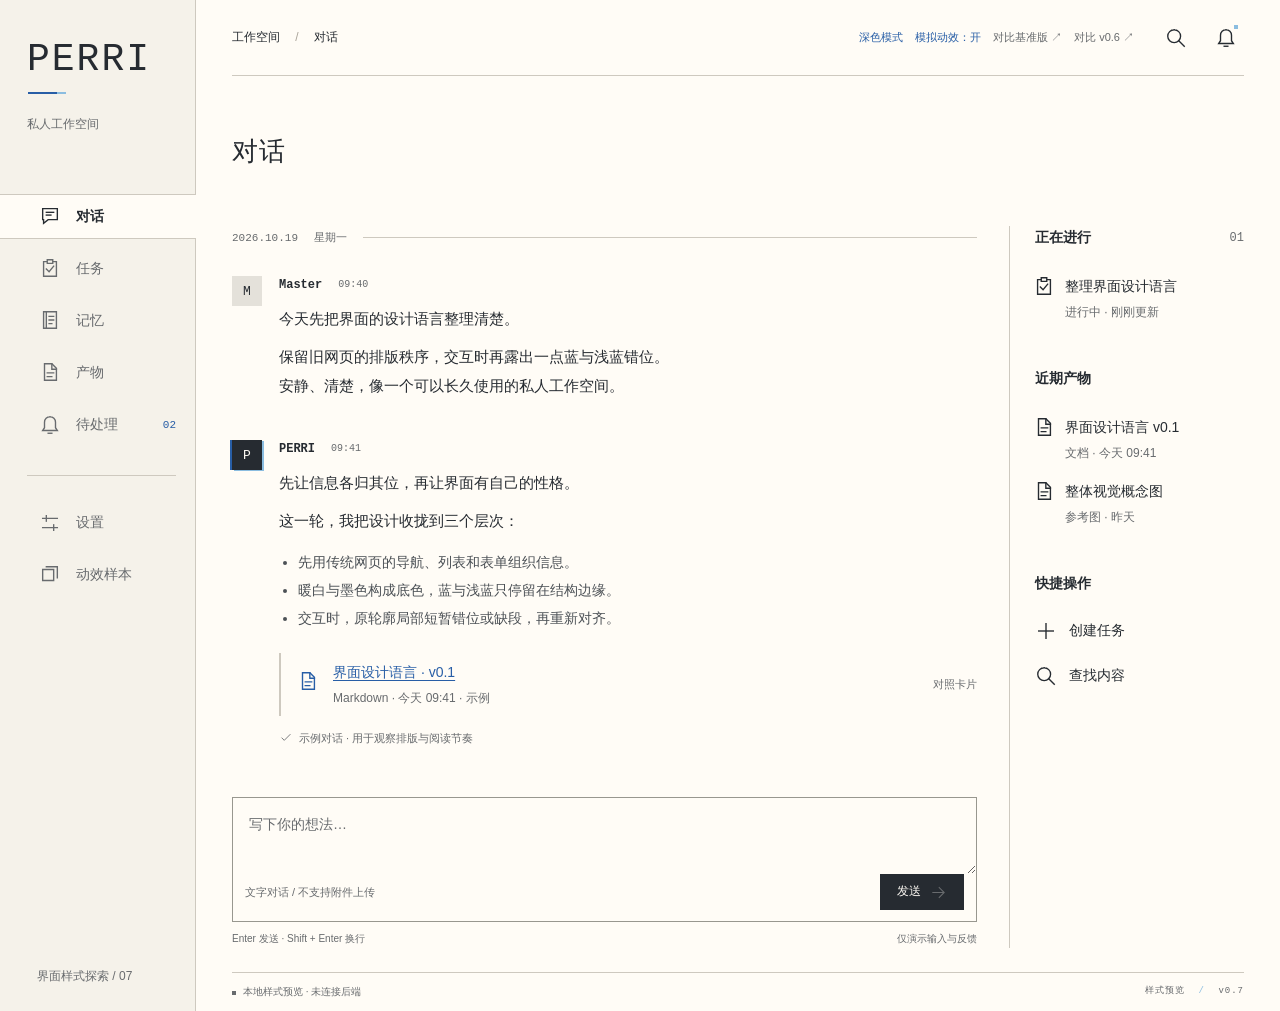
==== index.html @ 0006f398 "Build v0.7 true display faults, connected directory navigation and submit edge feedback" ====
<!doctype html>
<html lang="zh-CN">
  <head>
    <meta charset="UTF-8" />
    <meta name="viewport" content="width=device-width,initial-scale=1" />
    <title>PERRI · 样式探索</title>
    <link rel="stylesheet" href="style.css?v=07r2" />
  </head>
  <body>
    <div class="workspace">
      <aside class="sidebar">
        <a class="brand" href="#conversation"
          >PERRI<span class="register-mark" aria-hidden="true"></span
        ></a>
        <div class="edition">私人工作空间</div>
        <nav aria-label="主导航" id="navigation"></nav>
        <div class="side-bottom">
          <span class="muted">界面样式探索 / 07</span>
        </div>
      </aside>
      <div class="desk">
        <header class="topbar">
          <span id="breadcrumb">工作空间 <span>/</span> 对话</span>
          <div class="top-actions">
            <div class="preview-controls">
              <button
                class="text-button"
                data-action="theme-toggle"
                aria-pressed="false"
              >
                深色模式</button
              ><button
                class="text-button"
                data-action="surface-toggle"
                aria-pressed="true"
              >
                模拟动效：开</button
              ><a href="versions/v0.3/index.html" target="_blank" rel="noopener"
                >对比基准版 ↗</a
              ><a href="versions/v0.6/index.html" target="_blank" rel="noopener"
                >对比 v0.6 ↗</a
              >
            </div>
            <button
              class="icon-button"
              data-action="search"
              aria-label="搜索样式稿"
              title="搜索样式稿 · ⌘ K"
            ></button
            ><button
              class="icon-button"
              data-action="notifications"
              aria-label="通知"
              title="通知"
            >
              <span class="notification-dot"></span>
            </button>
          </div>
        </header>
        <main id="main"></main>
        <footer class="statusbar">
          <span><i></i>本地样式预览 · 未连接后端</span
          ><span>样式预览 <b> / </b> v0.7</span>
        </footer>
      </div>
    </div>
    <dialog id="dialog" aria-labelledby="dialog-title">
      <div class="dialog-head">
        <h2 id="dialog-title"></h2>
        <button class="icon-button" data-action="close" aria-label="关闭">
          ×
        </button>
      </div>
      <div id="dialog-content"></div>
    </dialog>
    <div id="toast" role="status"></div>
    <script src="signal-motion.js?v=07r2"></script>
    <script src="prototype.js?v=07r2"></script>
  </body>
</html>
---- style.css ----
:root {
  --paper: #f5f2ea;
  --surface: #fffcf6;
  --ink: #262b31;
  --muted: #686b6e;
  --line: #cec9bf;
  --blue: #285ea6;
  --light-blue: #8bbde0;
  --red: #b84550;
  --green: #42715a;
  --wash: #eae7df;
  --micro: 68ms;
  --fast: 100ms;
  --standard: 160ms;
  --structure: 280ms;
  --mono: ui-monospace, SFMono-Regular, Consolas, monospace;
}
* {
  box-sizing: border-box;
}
body {
  margin: 0;
  background: var(--paper);
  color: var(--ink);
  font-family:
    -apple-system, BlinkMacSystemFont, "Segoe UI", "PingFang SC", sans-serif;
  font-size: 14px;
  line-height: 1.65;
}
button,
input,
textarea,
select {
  font: inherit;
  color: inherit;
}
button,
a,
input,
textarea,
select {
  -webkit-tap-highlight-color: transparent;
}
button {
  cursor: pointer;
  border: 0;
  background: none;
}
a {
  color: var(--blue);
  text-decoration: none;
}
button:disabled {
  cursor: not-allowed;
  opacity: 0.42;
}
button:focus-visible,
a:focus-visible,
input:focus-visible,
textarea:focus-visible,
select:focus-visible {
  outline: 2px solid var(--blue);
  outline-offset: 4px;
}
button,
a {
  touch-action: manipulation;
}
::selection {
  background: #dce3ec;
}
.workspace {
  min-height: 100dvh;
  display: grid;
  grid-template-columns: 196px minmax(0, 1fr);
}
.sidebar {
  border-right: 1px solid var(--line);
  padding: 39px 20px 24px 27px;
  display: flex;
  flex-direction: column;
  min-height: 100dvh;
}
.brand {
  font: 38px/1.1 var(--mono);
  letter-spacing: 2px;
  color: var(--ink);
  position: relative;
  width: max-content;
}
.register-mark {
  position: absolute;
  height: 2px;
  width: 29px;
  background: var(--blue);
  bottom: -13px;
  left: 1px;
  box-shadow: 9px 0 var(--light-blue);
}
.edition {
  font: 9px/1.9 var(--mono);
  letter-spacing: 1.3px;
  margin: 32px 0 47px;
  color: var(--muted);
}
.edition span {
  font-size: 11px;
  letter-spacing: 3px;
}
nav {
  display: flex;
  flex-direction: column;
  gap: 7px;
}
nav a {
  position: relative;
  color: var(--muted);
  display: flex;
  gap: 15px;
  align-items: center;
  padding: 10px 12px;
  min-height: 43px;
}
nav a.active {
  color: var(--ink);
  background: var(--wash);
  font-weight: 600;
}
nav a.active:before {
  content: "";
  position: absolute;
  left: 0;
  top: 10px;
  bottom: 10px;
  width: 2px;
  background: var(--blue);
  box-shadow: 2px 3px var(--light-blue);
}
nav a .count {
  margin-left: auto;
  font: 11px var(--mono);
  color: var(--blue);
}
.nav-separator {
  height: 1px;
  background: var(--line);
  margin: 21px 12px 17px;
}
.side-bottom {
  margin-top: auto;
  padding: 70px 10px 0;
}
.small-label {
  font: 10px var(--mono);
  letter-spacing: 1.5px;
  color: var(--muted);
}
.side-bottom p {
  font-size: 17px;
  line-height: 1.9;
  letter-spacing: 2px;
  margin: 18px 0 25px;
}
.side-rule {
  width: 27px;
  height: 1px;
  background: var(--muted);
  margin-bottom: 20px;
}
.muted {
  color: var(--muted);
  font-size: 12px;
}
.desk {
  min-width: 0;
  display: flex;
  flex-direction: column;
}
.topbar {
  height: 76px;
  flex-shrink: 0;
  border-bottom: 1px solid var(--line);
  margin: 0 36px;
  display: flex;
  align-items: center;
  justify-content: space-between;
  font-size: 12px;
}
.topbar #breadcrumb > span {
  color: #aaa49a;
  margin: 0 12px;
}
.top-actions {
  display: flex;
  align-items: center;
  gap: 14px;
}
.demo-label {
  font-size: 11px;
  color: var(--muted);
  border: 1px solid var(--line);
  padding: 2px 8px;
  margin-right: 12px;
}
.icon-button {
  width: 36px;
  height: 36px;
  display: inline-flex;
  align-items: center;
  justify-content: center;
  position: relative;
  font-size: 24px;
}
.notification-dot {
  position: absolute;
  width: 4px;
  height: 4px;
  background: var(--light-blue);
  right: 6px;
  top: 5px;
}
.glyph {
  position: relative;
  display: inline-flex;
  width: 22px;
  height: 22px;
  flex-shrink: 0;
  align-items: center;
  justify-content: center;
}
.glyph svg {
  position: relative;
  width: 22px;
  height: 22px;
  fill: none;
  stroke: currentColor;
  stroke-width: 1.5;
  stroke-linecap: square;
  stroke-linejoin: miter;
  z-index: 1;
}
.icon-button:hover {
  background: var(--wash);
}
main {
  flex: 1;
  min-width: 0;
}
.page {
  padding: 36px 36px 24px;
  animation: reveal var(--structure) ease-out;
}
.page-heading {
  display: flex;
  justify-content: space-between;
  align-items: center;
  margin-bottom: 27px;
  gap: 15px;
}
.page-heading h1 {
  font-size: 26px;
  line-height: 1.3;
  font-weight: 550;
  margin: 0 0 8px;
  letter-spacing: 0.5px;
}
.eyebrow {
  font: 10px var(--mono);
  letter-spacing: 1.5px;
  color: var(--muted);
  margin: 0 0 12px;
}
.page-heading p {
  margin: 0;
  color: var(--muted);
  font-size: 13px;
}
.conversation-layout {
  display: grid;
  grid-template-columns: minmax(0, 1fr) 235px;
  gap: 32px;
}
.conversation {
  min-width: 0;
  display: flex;
  flex-direction: column;
  min-height: calc(100dvh - 249px);
}
.conversation-title {
  font: 11px var(--mono);
  color: var(--muted);
  display: flex;
  align-items: center;
  gap: 16px;
  margin: 4px 0 31px;
}
.conversation-title:after {
  content: "";
  flex: 1;
  height: 1px;
  background: var(--line);
}
.message {
  display: grid;
  grid-template-columns: 32px minmax(0, 1fr);
  gap: 15px;
  margin-bottom: 30px;
}
.avatar {
  display: flex;
  align-items: center;
  justify-content: center;
  width: 30px;
  height: 30px;
  background: #e4e1da;
  font: 13px var(--mono);
}
.avatar.assistant {
  background: var(--ink);
  color: var(--surface);
  box-shadow:
    -2px 0 var(--blue),
    2px 1px var(--light-blue);
}
.message-meta {
  display: flex;
  align-items: center;
  gap: 16px;
  margin: 1px 0 11px;
}
.message-meta strong {
  font: 600 12px var(--mono);
}
time,
.mono {
  font-family: var(--mono);
}
time {
  font-size: 10px;
  color: var(--muted);
}
.message p {
  font-size: 15px;
  line-height: 1.9;
  margin: 0 0 10px;
}
.message ul {
  padding-left: 19px;
  line-height: 2;
  color: #4c5156;
  margin: 12px 0 20px;
}
.artifact-strip {
  border: 1px solid var(--line);
  padding: 14px 16px;
  display: flex;
  align-items: center;
  gap: 14px;
  margin: 21px 0 13px;
  background: var(--surface);
}
.artifact-strip .file-icon {
  color: var(--blue);
}
.artifact-strip strong {
  display: block;
  font-weight: 500;
  font-size: 13px;
}
.artifact-strip small {
  color: var(--muted);
  font: 10px var(--mono);
}
.artifact-strip button {
  margin-left: auto;
  flex-shrink: 0;
}
.text-button {
  color: var(--blue);
  font-size: 12px;
  padding: 5px 0;
  position: relative;
}
.text-button:after {
  content: "";
  height: 1px;
  background: var(--blue);
  position: absolute;
  left: 0;
  right: 100%;
  bottom: 2px;
  transition: right var(--standard);
}
.text-button:hover:after {
  right: 0;
}
.message-foot {
  font-size: 11px;
  color: var(--muted);
  display: flex;
  align-items: center;
  gap: 6px;
}
.message-foot .glyph,
.message-foot svg {
  width: 14px;
  height: 14px;
}
.composer {
  margin-top: auto;
  padding-top: 20px;
}
.composer-box {
  position: relative;
  border: 1px solid #98978f;
  background: var(--surface);
  transition:
    box-shadow var(--standard),
    border-color var(--standard);
}
.composer-box:focus-within {
  border-color: var(--blue);
  box-shadow:
    -2px 0 var(--blue),
    2px 0 var(--light-blue);
}
textarea {
  resize: vertical;
}
.composer textarea {
  border: 0;
  background: none;
  width: 100%;
  min-height: 66px;
  max-height: 180px;
  padding: 15px 16px;
  outline: none;
  display: block;
  font-size: 14px;
}
.composer textarea:focus-visible {
  outline: none;
}
.composer-toolbar {
  padding: 0 12px 11px;
  display: flex;
  align-items: center;
  justify-content: space-between;
}
.composer-toolbar span {
  color: var(--muted);
  font-size: 11px;
}
.composer-help {
  display: flex;
  justify-content: space-between;
  margin-top: 9px;
  color: var(--muted);
  font-size: 10px;
}
.button {
  border: 1px solid #92958f;
  min-height: 36px;
  padding: 7px 16px;
  position: relative;
  display: inline-flex;
  gap: 9px;
  align-items: center;
  justify-content: center;
  background: var(--surface);
  font-size: 12px;
  transition: background var(--standard);
}
.button:before,
.button:after {
  content: "";
  position: absolute;
  top: -1px;
  bottom: -1px;
  width: 12px;
  opacity: 0;
  pointer-events: none;
  transition:
    transform var(--standard),
    opacity var(--fast);
}
.button:before {
  left: -1px;
  border-left: 1px solid var(--blue);
  border-bottom: 1px solid var(--blue);
}
.button:after {
  right: -1px;
  border-right: 1px solid var(--light-blue);
  border-top: 1px solid var(--light-blue);
}
.button:not(:disabled):hover:before {
  opacity: 1;
  transform: translateX(-2px);
}
.button:not(:disabled):hover:after {
  opacity: 1;
  transform: translateX(2px);
}
.button:not(:disabled):active:before,
.button:not(:disabled):active:after {
  transform: translateX(0);
  transition-duration: var(--fast);
}
.button.primary {
  background: var(--ink);
  border-color: var(--ink);
  color: var(--surface);
}
.button .glyph,
.button svg {
  width: 17px;
  height: 17px;
}
.button.danger {
  color: var(--red);
  border-color: var(--red);
}
.margin-notes {
  border-left: 1px solid var(--line);
  padding-left: 25px;
}
.note-section {
  margin-bottom: 32px;
}
.section-label {
  display: flex;
  align-items: center;
  justify-content: space-between;
  border-bottom: 1px solid var(--line);
  padding-bottom: 10px;
  margin: 0 0 16px;
  font-size: 12px;
  font-weight: 550;
}
.section-label small {
  color: var(--muted);
  font: 10px var(--mono);
  font-weight: 400;
}
.recent-item {
  display: flex;
  align-items: flex-start;
  gap: 11px;
  padding: 10px 0;
  color: var(--ink);
  width: 100%;
  text-align: left;
}
.recent-item strong {
  display: block;
  font-size: 12px;
  font-weight: 400;
}
.recent-item small {
  display: block;
  color: var(--muted);
  font-size: 10px;
  margin-top: 4px;
}
.recent-item .glyph {
  margin-top: 2px;
  width: 18px;
  height: 18px;
}
.recent-item:hover strong {
  color: var(--blue);
}
.quick-links {
  display: grid;
  grid-template-columns: 1fr 1fr;
  gap: 12px;
}
.quick-links button {
  display: flex;
  align-items: flex-start;
  flex-direction: column;
  gap: 9px;
  font-size: 11px;
  padding: 6px 0;
}
.margin-quote {
  border-top: 1px solid var(--line);
  margin-top: 42px;
  padding-top: 23px;
}
.margin-quote p {
  font-size: 15px;
  line-height: 1.9;
  letter-spacing: 0.5px;
}
.margin-quote small {
  font: 9px/1.7 var(--mono);
  letter-spacing: 1px;
  color: var(--muted);
}
.statusbar {
  display: flex;
  justify-content: space-between;
  border-top: 1px solid var(--line);
  margin: 0 36px;
  padding: 11px 0;
  color: var(--muted);
  font-size: 10px;
  gap: 10px;
}
.statusbar > span:last-child {
  font: 9px var(--mono);
  letter-spacing: 1px;
}
.statusbar b {
  color: var(--light-blue);
  font-weight: 400;
  margin: 0 7px;
}
.statusbar i {
  display: inline-block;
  width: 4px;
  height: 4px;
  margin-right: 7px;
  background: var(--muted);
}
.tabs {
  display: flex;
  gap: 25px;
  border-bottom: 1px solid var(--line);
  margin: 10px 0 26px;
}
.tab {
  padding: 10px 1px;
  color: var(--muted);
  font-size: 13px;
  position: relative;
}
.tab.active {
  color: var(--ink);
  font-weight: 600;
}
.tab.active:after {
  content: "";
  position: absolute;
  height: 2px;
  background: var(--blue);
  bottom: -1px;
  left: 0;
  right: 0;
  box-shadow: 3px 1px var(--light-blue);
}
.table-wrap {
  overflow-x: auto;
}
table {
  border-collapse: collapse;
  width: 100%;
  text-align: left;
}
th {
  font-size: 11px;
  font-weight: 500;
  color: var(--muted);
  padding: 12px 15px;
  border-bottom: 1px solid var(--line);
}
td {
  padding: 21px 15px;
  border-bottom: 1px solid var(--line);
  font-size: 13px;
}
td:first-child,
th:first-child {
  padding-left: 0;
}
td:last-child,
th:last-child {
  text-align: right;
}
td small {
  display: block;
  font-size: 11px;
  color: var(--muted);
  margin-top: 4px;
}
.state {
  font-size: 11px;
  white-space: nowrap;
}
.state:before {
  content: "";
  display: inline-block;
  width: 5px;
  height: 5px;
  background: currentColor;
  margin-right: 7px;
}
.state.running {
  color: var(--blue);
}
.state.done {
  color: var(--green);
}
.state.wait {
  color: #986b32;
}
.state.stopped {
  color: var(--muted);
}
.table-note {
  font-size: 11px;
  color: var(--muted);
  margin-top: 20px;
}
.split-page {
  display: grid;
  grid-template-columns: minmax(0, 1fr) 240px;
  gap: 45px;
}
.record {
  border-bottom: 1px solid var(--line);
  padding: 23px 0;
}
.record:first-child {
  padding-top: 0;
}
.record h3 {
  font-size: 16px;
  font-weight: 500;
  margin: 8px 0;
}
.record p {
  font-size: 14px;
  line-height: 1.9;
  color: #555b60;
  max-width: 670px;
}
.record-meta {
  font: 10px var(--mono);
  color: var(--muted);
}
.record-actions {
  display: flex;
  gap: 20px;
}
.quiet-note {
  font-size: 12px;
  color: var(--muted);
  line-height: 1.9;
  border-top: 1px solid var(--line);
  padding-top: 16px;
}
.setting-row {
  padding: 24px 0;
  border-bottom: 1px solid var(--line);
  display: flex;
  align-items: center;
  justify-content: space-between;
  gap: 20px;
}
.setting-row h3 {
  font-size: 14px;
  font-weight: 500;
  margin: 0 0 5px;
}
.setting-row p {
  font-size: 12px;
  color: var(--muted);
  margin: 0;
}
.segmented {
  display: flex;
  border: 1px solid var(--line);
  padding: 3px;
  flex-shrink: 0;
  gap: 3px;
}
.segmented button {
  font-size: 12px;
  padding: 6px 12px;
}
.segmented button.active {
  background: var(--ink);
  color: var(--surface);
}
.theme-preview {
  display: flex;
  gap: 12px;
  margin-top: 15px;
}
.swatch {
  width: 32px;
  height: 32px;
  border: 1px solid #a9a49c;
}
.section-title {
  font-size: 17px;
  font-weight: 500;
  margin: 30px 0 10px;
}
.motion-grid {
  display: grid;
  grid-template-columns: repeat(3, 1fr);
  border-left: 1px solid var(--line);
  border-top: 1px solid var(--line);
  margin: 25px 0;
}
.motion-cell {
  padding: 24px;
  border-right: 1px solid var(--line);
  border-bottom: 1px solid var(--line);
  min-height: 173px;
}
.motion-cell h3 {
  font-size: 12px;
  font-weight: 500;
  margin: 0 0 24px;
}
.motion-cell p {
  font-size: 11px;
  color: var(--muted);
  margin: 16px 0 0;
}
.motion-cell .button {
  min-width: 116px;
}
.scanning {
  position: relative;
  overflow: hidden;
}
.scanning:after {
  content: "";
  position: absolute;
  bottom: 0;
  left: 0;
  width: 28%;
  height: 2px;
  background: var(--blue);
  animation: scan 1200ms ease-in-out infinite;
}
.success {
  color: var(--green);
  border-color: var(--green);
}
.error {
  color: var(--red);
  border-color: var(--red);
}
.icon-study {
  display: flex;
  flex-wrap: wrap;
  gap: 20px;
  border-bottom: 1px solid var(--line);
  padding: 18px 0 28px;
}
.icon-study button {
  width: 70px;
  display: flex;
  align-items: center;
  flex-direction: column;
  gap: 13px;
  font-size: 11px;
  padding: 10px;
}
.icon-study button:hover {
  background: var(--wash);
}
dialog {
  border: 1px solid #8f928e;
  background: var(--paper);
  color: var(--ink);
  padding: 26px;
  max-width: 620px;
  width: calc(100% - 40px);
  box-shadow: 4px 4px 0 #262b3115;
}
dialog[open] {
  animation: reveal var(--structure) ease-out;
}
dialog::backdrop {
  background: #262b3133;
}
.dialog-head {
  display: flex;
  align-items: center;
  justify-content: space-between;
  border-bottom: 1px solid var(--line);
  padding-bottom: 13px;
  margin-bottom: 22px;
}
.dialog-head h2 {
  font-weight: 500;
  font-size: 19px;
  margin: 0;
}
.dialog-head .icon-button {
  font-size: 23px;
}
.dialog-actions {
  display: flex;
  justify-content: flex-end;
  gap: 12px;
  margin-top: 24px;
}
.field-label {
  display: block;
  font-size: 12px;
  margin-bottom: 8px;
}
.field {
  display: block;
  border: 1px solid #979992;
  background: var(--surface);
  width: 100%;
  padding: 10px 12px;
}
.dialog-description {
  font-size: 12px;
  color: var(--muted);
  line-height: 1.9;
}
.search-result {
  display: flex;
  width: 100%;
  justify-content: space-between;
  padding: 14px 6px;
  border-bottom: 1px solid var(--line);
  text-align: left;
  font-size: 13px;
}
.search-result:hover {
  color: var(--blue);
  background: var(--wash);
}
#toast {
  position: fixed;
  bottom: 38px;
  left: 50%;
  transform: translate(-50%, 10px);
  background: var(--ink);
  color: var(--surface);
  padding: 12px 21px;
  font-size: 12px;
  opacity: 0;
  transition:
    opacity var(--standard),
    transform var(--standard);
  pointer-events: none;
  z-index: 10;
  max-width: 90vw;
}
#toast.visible {
  opacity: 1;
  transform: translate(-50%, 0);
}
.empty {
  padding: 50px 10px;
  color: var(--muted);
  text-align: center;
  font-size: 13px;
}
.notice {
  display: flex;
  gap: 15px;
  padding: 19px 0;
  border-bottom: 1px solid var(--line);
}
.notice h3 {
  margin: 0 0 6px;
  font-size: 14px;
  font-weight: 500;
}
.notice p {
  font-size: 12px;
  color: var(--muted);
  margin: 0;
}
.notice.read {
  opacity: 0.55;
}
.reveal {
  animation: reveal var(--structure) ease-out;
}
.wireframe {
  --paper: #fff;
  --surface: #fff;
  --ink: #222;
  --muted: #666;
  --line: #ccc;
  --blue: #555;
  --light-blue: #aaa;
  --red: #b84550;
  --wash: #f3f3f3;
  --green: #555;
}
.wireframe .glyph:before,
.wireframe .glyph:after {
  display: none;
}
.motion-off *,
.motion-off *:before,
.motion-off *:after {
  animation: none !important;
  transition: none !important;
}
.motion-reduced {
  --micro: 0ms;
  --fast: 0ms;
  --standard: 0ms;
  --structure: 0ms;
}
.motion-reduced .scanning:after {
  animation: none;
}
.motion-reduced .glyph:before,
.motion-reduced .glyph:after,
.motion-reduced .button:before,
.motion-reduced .button:after {
  display: none;
}
@keyframes reveal {
  from {
    opacity: 0.4;
    clip-path: inset(0 0 10% 0);
    transform: translateY(3px);
  }
  to {
    opacity: 1;
    clip-path: inset(0);
    transform: translateY(0);
  }
}
@keyframes scan {
  0% {
    transform: translateX(-110%);
  }
  100% {
    transform: translateX(460%);
  }
}
@media (prefers-reduced-motion: reduce) {
  *,
  *:before,
  *:after {
    animation: none !important;
    transition: none !important;
  }
  .button:before,
  .button:after,
  .glyph:before,
  .glyph:after {
    display: none;
  }
}
@media (min-width: 1600px) {
  .page {
    padding: 42px 55px 30px;
  }
  .topbar,
  .statusbar {
    margin-left: 55px;
    margin-right: 55px;
  }
  .conversation-layout {
    grid-template-columns: minmax(0, 1fr) 270px;
    gap: 50px;
  }
  .message {
    margin-bottom: 38px;
  }
  .conversation {
    min-height: calc(100dvh - 268px);
  }
}
@media (max-width: 1100px) {
  .workspace {
    grid-template-columns: 166px minmax(0, 1fr);
  }
  .sidebar {
    padding-left: 19px;
    padding-right: 16px;
  }
  .conversation-layout {
    grid-template-columns: minmax(0, 1fr) 190px;
    gap: 22px;
  }
  .margin-notes {
    padding-left: 19px;
  }
  .topbar,
  .statusbar {
    margin: 0 25px;
  }
  .page {
    padding: 30px 25px 24px;
  }
  .motion-cell {
    padding: 18px;
  }
  .split-page {
    grid-template-columns: 1fr;
    gap: 25px;
  }
}
@media (max-width: 850px) {
  .conversation-layout {
    grid-template-columns: 1fr;
  }
  .margin-notes {
    display: none;
  }
  .conversation {
    min-height: calc(100dvh - 244px);
  }
  .motion-grid {
    grid-template-columns: repeat(2, 1fr);
  }
  .setting-row {
    align-items: flex-start;
    flex-direction: column;
  }
}
@media (max-width: 600px) {
  .workspace {
    grid-template-columns: 64px minmax(0, 1fr);
  }
  .sidebar {
    padding: 26px 8px;
    align-items: center;
  }
  .brand {
    font-size: 20px;
    letter-spacing: 0;
    writing-mode: vertical-rl;
  }
  .register-mark {
    display: none;
  }
  .edition,
  .side-bottom,
  nav .nav-label,
  nav .count {
    display: none;
  }
  nav {
    margin-top: 32px;
    width: 100%;
  }
  nav a {
    padding: 11px;
    justify-content: center;
  }
  .nav-separator {
    margin: 16px 5px;
  }
  .topbar {
    height: 60px;
    margin: 0 18px;
  }
  .top-actions {
    gap: 3px;
  }
  .demo-label {
    display: none;
  }
  .page {
    padding: 26px 18px 20px;
  }
  .page-heading h1 {
    font-size: 23px;
  }
  .page-heading p {
    font-size: 11px;
  }
  .page-heading > .button {
    padding: 6px 9px;
  }
  .statusbar {
    margin: 0 18px;
  }
  .statusbar > span:last-child {
    display: none;
  }
  .message {
    grid-template-columns: 24px minmax(0, 1fr);
    gap: 11px;
  }
  .avatar {
    width: 24px;
    height: 26px;
  }
  .message p {
    font-size: 14px;
  }
  .artifact-strip {
    padding: 10px;
    gap: 9px;
    flex-wrap: wrap;
  }
  .artifact-strip strong {
    font-size: 11px;
  }
  .composer-toolbar span {
    font-size: 9px;
  }
  .composer-help > span:last-child {
    display: none;
  }
  .conversation {
    min-height: calc(100dvh - 232px);
  }
  .tabs {
    gap: 18px;
  }
  .tab {
    font-size: 12px;
  }
  .motion-grid {
    grid-template-columns: 1fr;
  }
  .motion-cell {
    min-height: 150px;
  }
  .topbar #breadcrumb {
    font-size: 11px;
  }
  td,
  th {
    white-space: nowrap;
  }
  .segmented button {
    padding: 6px 10px;
  }
}

.critical-change {
  border-left: 2px solid var(--red);
  padding: 10px 14px;
  background: #b8455008;
}
.critical-change strong {
  color: var(--red);
  font-size: 12px;
}
.button.critical {
  color: var(--red);
  border-color: var(--red);
}

.motion-intro {
  border-top: 1px solid var(--line);
  border-bottom: 1px solid var(--line);
  padding: 15px 0;
}
.motion-intro p {
  margin: 0 0 4px;
  font-size: 13px;
}
.comparison-grid {
  display: grid;
  grid-template-columns: repeat(3, minmax(0, 1fr));
  gap: 0;
  margin: 26px 0;
}
.comparison-cell {
  padding: 22px;
  border-bottom: 1px solid var(--line);
  border-right: 1px solid var(--line);
}
.comparison-cell:nth-child(3n) {
  border-right: 0;
}
.comparison-title {
  display: flex;
  gap: 12px;
  align-items: center;
}
.comparison-title > span {
  font-size: 10px;
  color: var(--muted);
}
.comparison-title h2 {
  font-size: 14px;
  font-weight: 500;
  margin: 0;
}
.comparison-pair {
  display: grid;
  grid-template-columns: 1fr 1fr;
  margin: 18px 0 14px;
  gap: 12px;
}
.study-trigger {
  min-height: 113px;
  display: flex;
  flex-direction: column;
  align-items: center;
  justify-content: center;
  gap: 26px;
  border: 1px solid transparent;
}
.study-trigger:hover {
  background: var(--surface);
  border-color: var(--line);
}
.study-trigger > .glyph,
.study-trigger svg {
  width: 32px;
  height: 32px;
}
.study-trigger > span:last-child {
  font: 10px var(--mono);
  color: var(--muted);
}
.comparison-cell p {
  font-size: 11px;
  color: var(--muted);
  margin: 0;
}
@keyframes surface-reconstruct {
  0% {
    opacity: 0.6;
    clip-path: polygon(0 0, 100% 0, 100% 16%, 0 16%);
  }
  30% {
    opacity: 0.9;
    clip-path: polygon(0 0, 100% 0, 100% 43%, 0 43%);
  }
  60% {
    opacity: 1;
    clip-path: polygon(0 0, 100% 0, 100% 76%, 0 76%);
  }
  100% {
    opacity: 1;
    clip-path: polygon(0 0, 100% 0, 100% 100%, 0 100%);
  }
}
.page,
dialog[open] {
  animation: surface-reconstruct 420ms cubic-bezier(0.2, 0.7, 0.2, 1);
}
@media (max-width: 1100px) {
  .comparison-grid {
    grid-template-columns: repeat(2, minmax(0, 1fr));
  }
  .comparison-cell:nth-child(3n) {
    border-right: 1px solid var(--line);
  }
  .comparison-cell:nth-child(2n) {
    border-right: 0;
  }
}
@media (max-width: 600px) {
  .comparison-grid {
    grid-template-columns: 1fr;
  }
  .comparison-cell {
    border-right: 0 !important;
    padding: 22px 6px;
  }
  .page-heading {
    flex-wrap: wrap;
  }
}

/* Interaction comes out of existing lines, rows and form boundaries. */
.composer-box:focus-within:after {
  content: "";
  position: absolute;
  top: 0;
  left: 0;
  height: 1px;
  width: 100%;
  background: var(--blue);
  animation: form-resolve 600ms steps(8, end) both;
  pointer-events: none;
}
@keyframes form-resolve {
  0% {
    transform: scaleX(0.1);
    transform-origin: left;
    opacity: 1;
  }
  60% {
    transform: scaleX(1);
    opacity: 1;
  }
  100% {
    opacity: 0;
  }
}
.plain-surface *,
.plain-surface *:before,
.plain-surface *:after {
  animation: none !important;
  transition: none !important;
}
.plain-surface .echo,
.plain-surface .raster-pass {
  display: none;
}

/* 03: original workspace layout + geometry reconstruction. */
.preview-controls {
  display: flex;
  align-items: center;
  gap: 14px;
  margin-right: 10px;
}
.preview-controls .text-button,
.preview-controls a {
  font-size: 11px;
  white-space: nowrap;
}
.preview-controls a {
  color: var(--muted);
}
@media (max-width: 850px) {
  .preview-controls a {
    display: none;
  }
  .preview-controls {
    margin-right: 0;
    gap: 0;
  }
  .top-actions {
    gap: 8px;
  }
}
@media (max-width: 600px) {
  .preview-controls .text-button {
    font-size: 10px;
  }
  .top-actions {
    gap: 2px;
  }
  .topbar #breadcrumb > span {
    margin: 0 5px;
  }
}

/* v0.4: retain v0.3 geometry; give each surface the same reconstruction grammar. */
:root {
  --field: #fffcf6;
  --soft: #e4e1da;
  --body-copy: #4c5156;
  --pressed: #dce3ec;
  --motion-page: 420ms;
  --motion-drawer: 320ms;
  --motion-input: 480ms;
  --motion-button: 320ms;
  color-scheme: light;
}
.page {
  position: relative;
  animation: none;
}
.page.page-enter {
  animation: page-resolve var(--motion-page) ease-out;
}
.page.page-enter:after {
  content: "";
  position: absolute;
  pointer-events: none;
  left: 0;
  top: 20px;
  bottom: 20px;
  width: 2px;
  background: linear-gradient(var(--blue), var(--light-blue));
  animation: page-register var(--motion-page) steps(5, end) both;
  transform-origin: top;
}
@keyframes page-resolve {
  0% {
    opacity: 0.55;
    clip-path: inset(0 0 18%);
  }
  30% {
    opacity: 0.85;
    clip-path: inset(0 0 9%);
  }
  70% {
    opacity: 1;
    clip-path: inset(0 0 2%);
  }
  100% {
    opacity: 1;
    clip-path: inset(0);
  }
}
@keyframes page-register {
  0% {
    transform: scaleY(0.1);
    opacity: 0;
  }
  20% {
    opacity: 0.8;
  }
  75% {
    transform: scaleY(1);
    opacity: 0.5;
  }
  100% {
    transform: scaleY(1);
    opacity: 0;
  }
}
.task-detail-row > td {
  padding: 0 !important;
  border: 0;
  text-align: left !important;
}
.list-drawer {
  display: grid;
  grid-template-rows: 0fr;
  transition: grid-template-rows var(--motion-drawer)
    cubic-bezier(0.2, 0.7, 0.2, 1);
  position: relative;
}
.drawer-clip {
  overflow: hidden;
  min-height: 0;
}
.list-drawer.open {
  grid-template-rows: 1fr;
}
.drawer-content {
  padding: 20px 24px;
  background: var(--surface);
  border-left: 2px solid var(--light-blue);
  border-bottom: 1px solid var(--line);
}
.drawer-content h3 {
  font-size: 14px;
  font-weight: 500;
  margin: 9px 0;
}
.drawer-content p {
  font-size: 13px;
  margin: 8px 0;
  white-space: normal;
}
.list-drawer.open .drawer-content {
  animation: drawer-register var(--motion-drawer) steps(5, end);
}
@keyframes drawer-register {
  0% {
    border-left-color: var(--blue);
    box-shadow: inset 5px 0 var(--light-blue);
  }
  40% {
    box-shadow: inset 1px 0 var(--blue);
  }
  80% {
    box-shadow: inset 3px 0 var(--light-blue);
  }
  100% {
    box-shadow: inset 0 0 transparent;
  }
}
/* Only outlines are reconstructed. Text, caret and IME remain untouched. */
.field:focus,
.composer-box:focus-within {
  animation: field-register var(--motion-input) steps(4, end);
  border-color: var(--blue);
}
@keyframes field-register {
  0% {
    box-shadow:
      -5px 0 var(--light-blue),
      5px 0 var(--blue);
  }
  30% {
    box-shadow:
      3px 0 var(--light-blue),
      -2px 0 var(--blue);
  }
  65% {
    box-shadow:
      -2px 0 var(--blue),
      2px 0 var(--light-blue);
  }
  100% {
    box-shadow: 0 0 0 1px var(--blue);
  }
}
.button:before,
.button:after {
  display: block;
  top: -2px;
  bottom: -2px;
  width: 40%;
  opacity: 0;
  transition:
    opacity 100ms,
    transform 160ms;
  pointer-events: none;
}
.button:before {
  border-left: 1px solid var(--blue);
  border-top: 1px solid var(--blue);
  border-bottom: 0;
  left: -2px;
}
.button:after {
  border-right: 1px solid var(--light-blue);
  border-bottom: 1px solid var(--light-blue);
  border-top: 0;
  right: -2px;
}
.button:not(:disabled):hover:before {
  opacity: 0.85;
  transform: translate(-3px, -1px);
}
.button:not(:disabled):hover:after {
  opacity: 0.85;
  transform: translate(3px, 1px);
}
.button:not(:disabled):active:before,
.button:not(:disabled):active:after {
  opacity: 1;
  transform: translate(0);
}
.button.commit-pulse:before {
  animation: button-register-a var(--motion-button) steps(4, end);
}
.button.commit-pulse:after {
  animation: button-register-b var(--motion-button) steps(4, end);
}
@keyframes button-register-a {
  0% {
    opacity: 1;
    transform: translate(-6px, -2px);
    width: 25%;
  }
  40% {
    transform: translate(2px, 0);
    width: 70%;
  }
  100% {
    opacity: 0;
    transform: translate(0);
    width: 40%;
  }
}
@keyframes button-register-b {
  0% {
    opacity: 1;
    transform: translate(6px, 2px);
    width: 25%;
  }
  40% {
    transform: translate(-2px, 0);
    width: 70%;
  }
  100% {
    opacity: 0;
    transform: translate(0);
    width: 40%;
  }
}
.text-button.commit-pulse {
  animation: link-register 280ms steps(4, end);
}
@keyframes link-register {
  0% {
    box-shadow: 0 2px var(--light-blue);
  }
  50% {
    box-shadow: 0 1px var(--blue);
  }
  100% {
    box-shadow: 0 0 transparent;
  }
}
/* Theme changes colors only. No alternate layout or font sizes. */
html[data-theme="dark"] {
  color-scheme: dark;
  --paper: #1e2227;
  --surface: #252a30;
  --field: #252a30;
  --ink: #e0e4e8;
  --muted: #a1a9b2;
  --line: #444b53;
  --blue: #79acd9;
  --light-blue: #b1d5ec;
  --red: #ed8791;
  --green: #92bfa3;
  --wash: #2c3239;
  --soft: #333b44;
  --body-copy: #c2cad3;
  --pressed: #334b60;
}
body {
  background: var(--paper);
  color: var(--ink);
}
.avatar {
  background: var(--soft);
}
.message ul,
.record p {
  color: var(--body-copy);
}
.field,
.composer-box {
  background: var(--field);
}
::selection {
  background: var(--pressed);
}
html[data-theme="dark"] .avatar.assistant {
  background: #d5dce5;
  color: #20262c;
}
html[data-theme="dark"] .button.primary {
  background: #cfdae5;
  color: #20262c;
  border-color: #cfdae5;
}
html[data-theme="dark"] .button {
  border-color: #7e8996;
}
html[data-theme="dark"] .button.error,
html[data-theme="dark"] .button.critical,
html[data-theme="dark"] .button.danger {
  border-color: var(--red);
  color: var(--red);
}
html[data-theme="dark"] .state.wait {
  color: #d7b57e;
}
html[data-theme="dark"] .critical-change {
  background: #ed87910a;
}
html[data-theme="dark"] .composer-box {
  border-color: #7e8996;
}
html[data-theme="dark"] .field {
  border-color: #7e8996;
}
html[data-theme="dark"] dialog::backdrop {
  background: #0008;
}
html[data-theme="dark"] .segmented button.active {
  background: #cfdae5;
  color: #20262c;
}
html[data-theme="dark"] .success {
  color: var(--green);
}
html[data-theme="dark"] .wireframe {
  --paper: #202327;
  --surface: #25292e;
  --ink: #eee;
  --muted: #b5b5b5;
  --line: #666;
  --blue: #ccc;
  --light-blue: #aaa;
  --wash: #333;
  --body-copy: #ddd;
  --soft: #444;
  --field: #25292e;
}
.preview-controls {
  gap: 12px;
}
.preview-controls .text-button {
  font-size: 11px;
}
@media (max-width: 600px) {
  .preview-controls {
    gap: 8px;
  }
  .preview-controls .text-button {
    font-size: 10px;
  }
  .topbar {
    flex-wrap: wrap;
    height: auto;
    min-height: 76px;
    padding: 8px 0;
    gap: 4px;
  }
  .drawer-content {
    padding: 16px;
  }
}
.motion-off *,
.motion-off *:before,
.motion-off *:after,
.motion-reduced *,
.motion-reduced *:before,
.motion-reduced *:after,
.plain-surface *,
.plain-surface *:before,
.plain-surface *:after {
  animation: none !important;
  transition: none !important;
}
.motion-off .page:after,
.motion-reduced .page:after,
.plain-surface .page:after {
  display: none;
}
.motion-off .button:before,
.motion-off .button:after,
.motion-reduced .button:before,
.motion-reduced .button:after,
.plain-surface .button:before,
.plain-surface .button:after {
  display: none;
}
@media (prefers-reduced-motion: reduce) {
  *,
  *:before,
  *:after {
    animation: none !important;
    transition: none !important;
  }
  .page:after,
  .button:before,
  .button:after {
    display: none;
  }
}
input::placeholder,
textarea::placeholder {
  color: var(--muted);
  opacity: 1;
}

/* Source paths stay fixed; the replacement display may be clipped and displaced. */
.glyph svg {
  overflow: visible;
}
.glyph .icon-body {
  stroke-width: 1.5;
  transform: none;
}
.glyph .part {
  stroke-width: 1.5;
  opacity: 1;
}
.signal-layer,
.signal-fragment {
  pointer-events: none;
}
.signal-fragment {
  opacity: 0;
  fill: none;
  stroke-linecap: butt;
}
:is(button, a):active .glyph {
  color: var(--blue);
}
.static-sample .signal-layer {
  display: none;
}
.sample-options {
  display: flex;
  gap: 18px;
  flex-wrap: wrap;
  margin: 14px 0 8px;
}
.sample-options [aria-pressed="true"] {
  font-weight: 600;
  text-decoration: underline;
  text-underline-offset: 5px;
}
#sample-status {
  font-size: 12px;
  color: var(--muted);
}
.small-icon .glyph,
.small-icon svg {
  width: 16px;
  height: 16px;
}
.section-label {
  border-bottom: 0;
  padding-bottom: 0;
  margin-bottom: 18px;
  font-size: 14px;
  font-weight: 600;
}
.section-label small {
  font-size: 12px;
  letter-spacing: 0;
}
.quiet-note {
  border-top: 0;
  padding-top: 0;
  font-size: 13px;
}
.note-section {
  margin-bottom: 36px;
}
.recent-item {
  padding: 8px 0;
  gap: 12px;
}
.recent-item strong {
  font-size: 14px;
}
.recent-item small {
  font-size: 12px;
  margin-top: 5px;
}
.quick-links {
  display: flex;
  flex-direction: column;
  gap: 10px;
}
.quick-links button {
  flex-direction: row;
  align-items: center;
  gap: 12px;
  font-size: 14px;
  padding: 6px 0;
  text-align: left;
}
.edition {
  font:
    12px/1.9 -apple-system,
    BlinkMacSystemFont,
    "PingFang SC",
    sans-serif;
  letter-spacing: 0;
  margin-top: 32px;
  margin-bottom: 58px;
}
.artifact-strip {
  background: transparent;
  border: 0;
  border-left: 2px solid var(--line);
  padding: 8px 0 8px 16px;
}
.artifact-strip .file-name {
  display: block;
  text-align: left;
  font-size: 14px;
  font-weight: 500;
  padding: 0;
  text-decoration: underline;
  text-underline-offset: 3px;
  margin: 0;
}
.artifact-strip small {
  font:
    12px/1.7 -apple-system,
    BlinkMacSystemFont,
    "PingFang SC",
    sans-serif;
  color: var(--muted);
  display: block;
  margin-top: 4px;
}
.artifact-strip > button {
  font-size: 11px;
  color: var(--muted);
}
.artifact-strip.artifact-card-trial {
  background: var(--surface);
  border: 1px solid var(--line);
  padding: 14px 16px;
}
.page-heading {
  min-height: 87px;
}
.motion-off .signal-layer,
.motion-reduced .signal-layer,
.plain-surface .signal-layer,
.wireframe .signal-layer {
  display: none;
}
@media (prefers-reduced-motion: reduce) {
  .signal-layer {
    display: none;
  }
}
@media (max-width: 600px) {
  .page-heading {
    min-height: 66px;
  }
  .artifact-strip .file-name {
    font-size: 13px;
  }
  .artifact-strip small {
    font-size: 11px;
  }
}

/* v0.7: full-width directory rows connect to the document surface. */
:root {
  --sidebar-paper: var(--paper);
  --document-paper: var(--surface);
}
html[data-theme="dark"] {
  --sidebar-paper: var(--surface);
  --document-paper: var(--paper);
}
.desk {
  background: var(--document-paper);
}
.sidebar {
  --side-left: 27px;
  --side-right: 20px;
  background: var(--sidebar-paper);
}
nav {
  width: calc(100% + var(--side-left) + var(--side-right) + 1px);
  margin-left: calc(-1 * var(--side-left));
  gap: 7px;
}
nav a {
  padding: 10px var(--side-right) 10px calc(var(--side-left) + 12px);
  border: 0;
  border-top: 1px solid transparent;
  border-bottom: 1px solid transparent;
  min-height: 45px;
}
nav a:hover {
  background: var(--wash);
  color: var(--ink);
}
nav a.active {
  background: var(--document-paper);
  border-color: var(--line);
  color: var(--ink);
  z-index: 1;
}
nav a.active::before {
  display: none;
}
/* The row includes the sidebar's 1px border. This cap avoids double edges at fractional zoom. */
nav a.active::after {
  content: "";
  position: absolute;
  top: 1px;
  bottom: 1px;
  right: -1px;
  width: 2px;
  background: var(--document-paper);
  pointer-events: none;
}
nav a:focus-visible {
  outline-offset: -5px;
}
.nav-separator {
  margin-left: var(--side-left);
  margin-right: var(--side-right);
}
.signal-layer {
  pointer-events: none;
}
.signal-layer path {
  vector-effect: none;
}
.boundary-display {
  position: absolute;
  top: -1px;
  left: -1px;
  width: calc(100% + 2px);
  height: calc(100% + 2px);
  overflow: visible;
  color: var(--blue);
  pointer-events: none;
  z-index: 2;
}
nav .boundary-display {
  color: var(--line);
}
.boundary-fault {
  border-color: transparent !important;
}
.composer-box.submitted-focus:focus-within,
.composer-box.submit-fault {
  animation: none;
  box-shadow: none;
}
.composer-box.submitted-focus:focus-within::after {
  display: none;
}
@media (max-width: 1100px) {
  .sidebar {
    --side-left: 19px;
    --side-right: 16px;
  }
}
@media (max-width: 600px) {
  .sidebar {
    --side-left: 8px;
    --side-right: 8px;
  }
  nav {
    align-self: flex-start;
  }
  nav a {
    padding: 11px 8px;
    justify-content: center;
  }
}

nav .boundary-display {
  left: 0;
  width: 100%;
}
nav a.boundary-fault:not(.active)::after {
  content: "";
  position: absolute;
  top: 0;
  bottom: 0;
  right: -1px;
  width: 2px;
  background: var(--sidebar-paper);
  pointer-events: none;
}
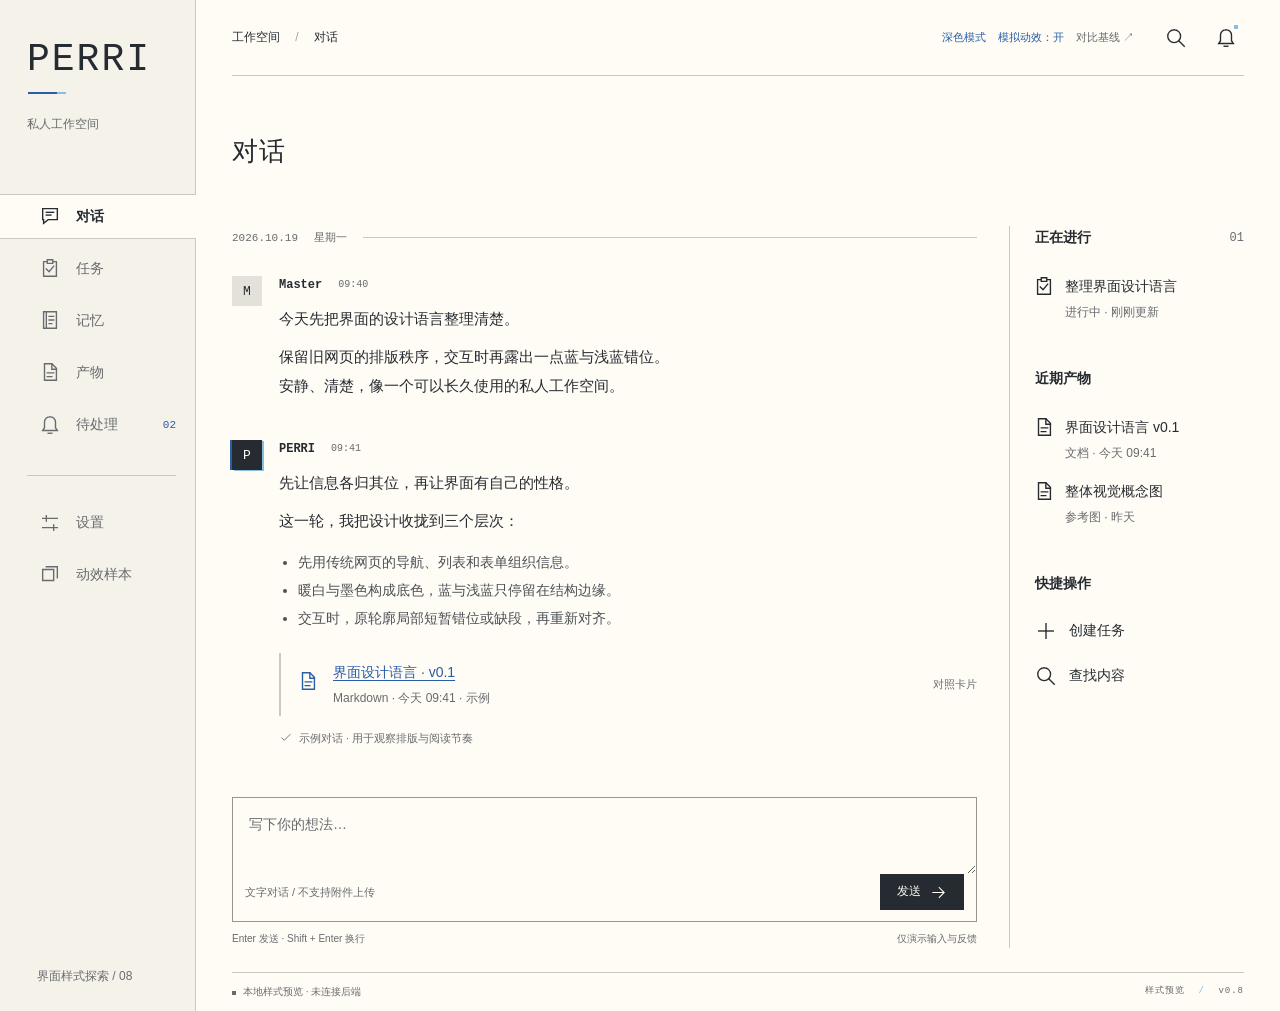
==== commit ad9d002b: "Refine v0.8 two-frame phase feedback and restore send arrow" ====
--- a/index.html
+++ b/index.html
@@ -4,7 +4,7 @@
     <meta charset="UTF-8" />
     <meta name="viewport" content="width=device-width,initial-scale=1" />
     <title>PERRI · 样式探索</title>
-    <link rel="stylesheet" href="style.css?v=07r2" />
+    <link rel="stylesheet" href="style.css?v=08r2" />
   </head>
   <body>
     <div class="workspace">
@@ -15,7 +15,7 @@
         <div class="edition">私人工作空间</div>
         <nav aria-label="主导航" id="navigation"></nav>
         <div class="side-bottom">
-          <span class="muted">界面样式探索 / 07</span>
+          <span class="muted">界面样式探索 / 08</span>
         </div>
       </aside>
       <div class="desk">
@@ -34,11 +34,10 @@
                 data-action="surface-toggle"
                 aria-pressed="true"
               >
-                模拟动效：开</button
-              ><a href="versions/v0.3/index.html" target="_blank" rel="noopener"
-                >对比基准版 ↗</a
-              ><a href="versions/v0.6/index.html" target="_blank" rel="noopener"
-                >对比 v0.6 ↗</a
+                模拟动效：开
+              </button>
+              <a href="versions/v0.7/index.html" target="_blank" rel="noopener"
+                >对比基线 ↗</a
               >
             </div>
             <button
@@ -60,7 +59,7 @@
         <main id="main"></main>
         <footer class="statusbar">
           <span><i></i>本地样式预览 · 未连接后端</span
-          ><span>样式预览 <b> / </b> v0.7</span>
+          ><span>样式预览 <b> / </b> v0.8</span>
         </footer>
       </div>
     </div>
@@ -74,7 +73,7 @@
       <div id="dialog-content"></div>
     </dialog>
     <div id="toast" role="status"></div>
-    <script src="signal-motion.js?v=07r2"></script>
-    <script src="prototype.js?v=07r2"></script>
+    <script src="signal-motion.js?v=08r2"></script>
+    <script src="prototype.js?v=08r2"></script>
   </body>
 </html>
--- a/style.css
+++ b/style.css
@@ -1374,7 +1374,7 @@
   height: 1px;
   width: 100%;
   background: var(--blue);
-  animation: form-resolve 600ms steps(8, end) both;
+  animation: form-resolve 220ms steps(8, end) both;
   pointer-events: none;
 }
 @keyframes form-resolve {
@@ -1447,10 +1447,10 @@
   --soft: #e4e1da;
   --body-copy: #4c5156;
   --pressed: #dce3ec;
-  --motion-page: 420ms;
-  --motion-drawer: 320ms;
-  --motion-input: 480ms;
-  --motion-button: 320ms;
+  --motion-page: 260ms;
+  --motion-drawer: 220ms;
+  --motion-input: 200ms;
+  --motion-button: 180ms;
   color-scheme: light;
 }
 .page {
@@ -2118,3 +2118,61 @@
   background: var(--sidebar-paper);
   pointer-events: none;
 }
+
+/* v0.8: the send surface itself is reconstructed; label and hit target stay put. */
+.send-launch {
+  --send-fill: var(--ink);
+  isolation: isolate;
+  transition: none;
+}
+html[data-theme="dark"] .send-launch {
+  --send-fill: #cfdae5;
+}
+.send-launch::before,
+.send-launch::after {
+  display: none;
+}
+.send-launch.surface-fault {
+  background: transparent !important;
+  border-color: transparent !important;
+}
+.send-launch .send-label,
+.send-launch > .glyph {
+  position: relative;
+  z-index: 2;
+}
+.button .send-surface {
+  position: absolute;
+  top: -1px;
+  left: -1px;
+  width: calc(100% + 2px);
+  height: calc(100% + 2px);
+  color: var(--send-fill);
+  overflow: visible;
+  pointer-events: none;
+  z-index: 1;
+}
+.send-launch .part {
+  transform-box: view-box;
+  transform-origin: 12px 12px;
+}
+.send-launch.study-trigger {
+  display: inline-flex;
+  flex-direction: row;
+  min-height: 36px;
+  padding: 7px 16px;
+  gap: 9px;
+}
+.send-launch.study-trigger > .glyph,
+.send-launch.study-trigger .glyph svg {
+  width: 17px;
+  height: 17px;
+  color: inherit;
+}
+.send-launch .send-label,
+.send-launch > .glyph {
+  color: inherit;
+}
+.send-launch .send-label {
+  font: inherit;
+}
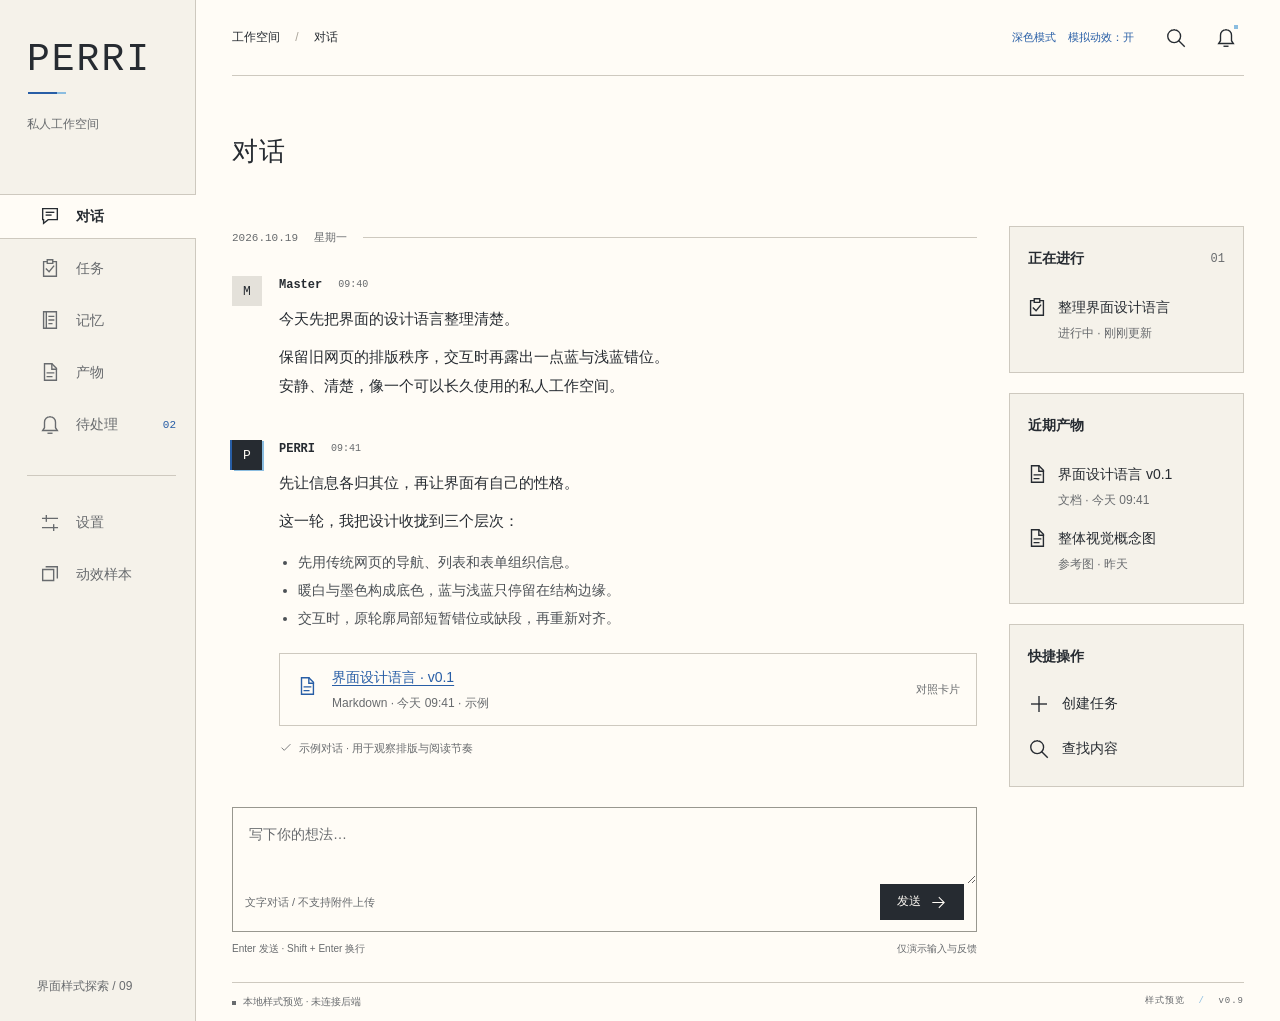
==== commit 5491ff2f: "Explore three-frame phase motion and boxed activity modules" ====
--- a/index.html
+++ b/index.html
@@ -4,7 +4,7 @@
     <meta charset="UTF-8" />
     <meta name="viewport" content="width=device-width,initial-scale=1" />
     <title>PERRI · 样式探索</title>
-    <link rel="stylesheet" href="style.css?v=08r2" />
+    <link rel="stylesheet" href="style.css?v=09r1" />
   </head>
   <body>
     <div class="workspace">
@@ -15,7 +15,7 @@
         <div class="edition">私人工作空间</div>
         <nav aria-label="主导航" id="navigation"></nav>
         <div class="side-bottom">
-          <span class="muted">界面样式探索 / 08</span>
+          <span class="muted">界面样式探索 / 09</span>
         </div>
       </aside>
       <div class="desk">
@@ -36,9 +36,6 @@
               >
                 模拟动效：开
               </button>
-              <a href="versions/v0.7/index.html" target="_blank" rel="noopener"
-                >对比基线 ↗</a
-              >
             </div>
             <button
               class="icon-button"
@@ -59,7 +56,7 @@
         <main id="main"></main>
         <footer class="statusbar">
           <span><i></i>本地样式预览 · 未连接后端</span
-          ><span>样式预览 <b> / </b> v0.8</span>
+          ><span>样式预览 <b> / </b> v0.9</span>
         </footer>
       </div>
     </div>
@@ -73,7 +70,7 @@
       <div id="dialog-content"></div>
     </dialog>
     <div id="toast" role="status"></div>
-    <script src="signal-motion.js?v=08r2"></script>
-    <script src="prototype.js?v=08r2"></script>
+    <script src="signal-motion.js?v=09r1"></script>
+    <script src="prototype.js?v=09r1"></script>
   </body>
 </html>
--- a/style.css
+++ b/style.css
@@ -2176,3 +2176,43 @@
 .send-launch .send-label {
   font: inherit;
 }
+
+/* v0.9: every vertical rule belongs to a complete module boundary. */
+.margin-notes {
+  border: 0;
+  padding: 0;
+}
+.note-section,
+.split-page > aside {
+  border: 1px solid var(--line);
+  background: var(--sidebar-paper);
+  padding: 20px 18px;
+  align-self: start;
+}
+.note-section {
+  margin-bottom: 20px;
+}
+.note-section:last-child {
+  margin-bottom: 0;
+}
+.artifact-strip {
+  border: 1px solid var(--line);
+  padding: 12px 16px;
+}
+.comparison-grid {
+  border-top: 1px solid var(--line);
+  border-left: 1px solid var(--line);
+}
+.comparison-grid .comparison-cell {
+  border-right: 1px solid var(--line);
+}
+@media (max-width: 850px) {
+  .margin-notes {
+    display: grid;
+    grid-template-columns: repeat(auto-fit, minmax(180px, 1fr));
+    gap: 16px;
+  }
+  .note-section {
+    margin: 0;
+  }
+}
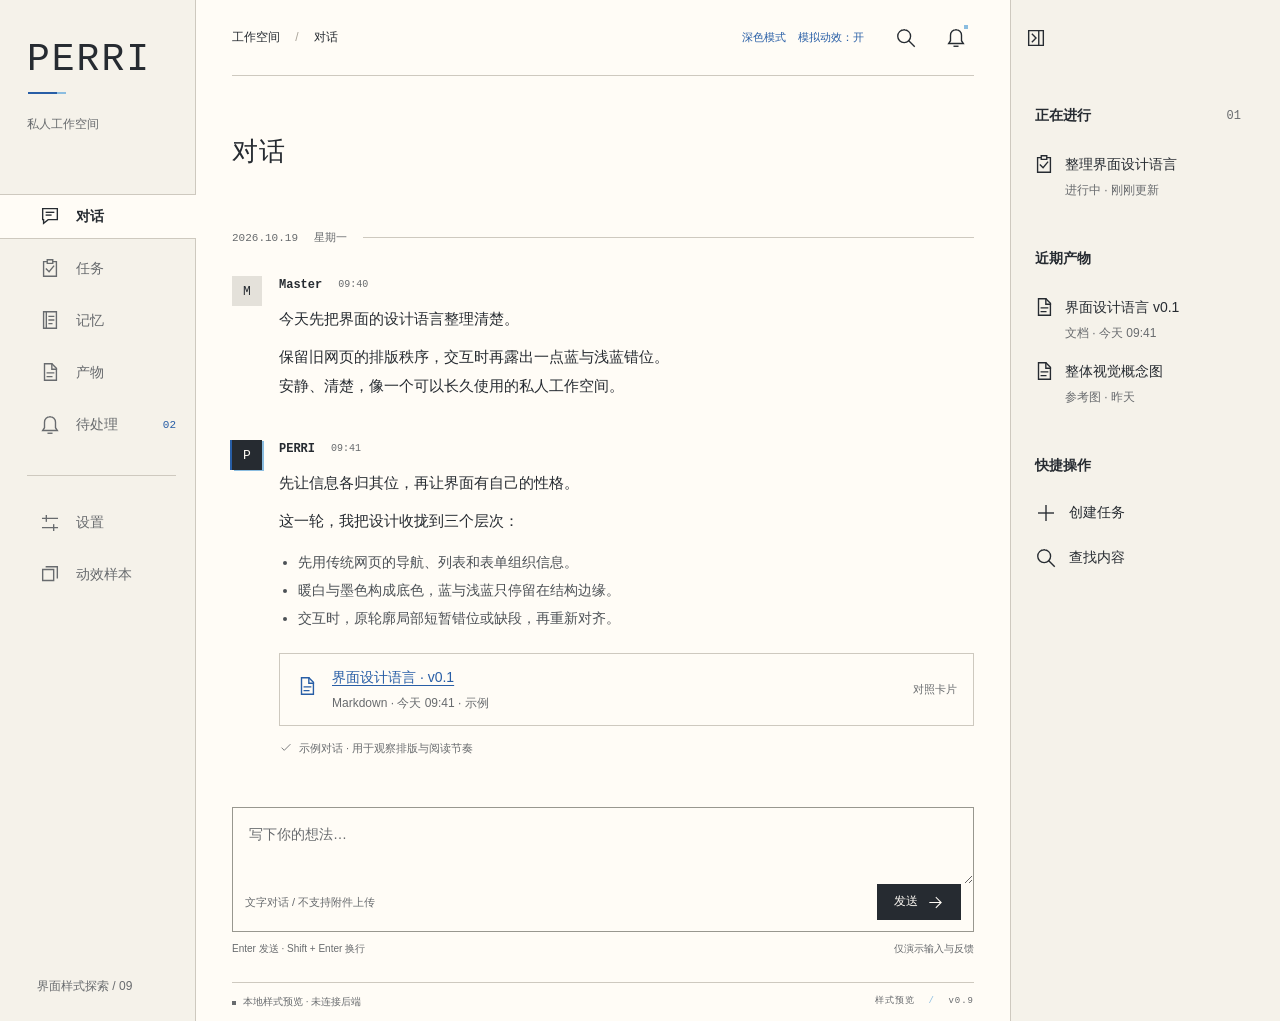
==== commit 65fcd595: "Unify activity groups into collapsible full-height rail" ====
--- a/index.html
+++ b/index.html
@@ -4,7 +4,7 @@
     <meta charset="UTF-8" />
     <meta name="viewport" content="width=device-width,initial-scale=1" />
     <title>PERRI · 样式探索</title>
-    <link rel="stylesheet" href="style.css?v=09r1" />
+    <link rel="stylesheet" href="style.css?v=09r2" />
   </head>
   <body>
     <div class="workspace">
@@ -59,6 +59,21 @@
           ><span>样式预览 <b> / </b> v0.9</span>
         </footer>
       </div>
+      <aside id="activity-rail" aria-label="当前活动" hidden>
+        <div class="activity-inner">
+          <header class="activity-header">
+            <button
+              id="activity-toggle"
+              class="icon-button"
+              data-action="activity-toggle"
+              aria-controls="activity-content"
+              aria-expanded="true"
+              aria-label="收起活动栏"
+            ></button>
+          </header>
+          <div id="activity-content"></div>
+        </div>
+      </aside>
     </div>
     <dialog id="dialog" aria-labelledby="dialog-title">
       <div class="dialog-head">
@@ -70,7 +85,7 @@
       <div id="dialog-content"></div>
     </dialog>
     <div id="toast" role="status"></div>
-    <script src="signal-motion.js?v=09r1"></script>
-    <script src="prototype.js?v=09r1"></script>
+    <script src="signal-motion.js?v=09r2"></script>
+    <script src="prototype.js?v=09r2"></script>
   </body>
 </html>
--- a/style.css
+++ b/style.css
@@ -2216,3 +2216,90 @@
     margin: 0;
   }
 }
+
+/* Accepted three-frame baseline: one continuous activity rail. */
+.workspace.has-activity {
+  grid-template-columns: 196px minmax(0, 1fr) 270px;
+}
+.workspace.has-activity.activity-collapsed {
+  grid-template-columns: 196px minmax(0, 1fr) 48px;
+}
+#activity-rail {
+  min-width: 0;
+  border-left: 1px solid var(--line);
+  background: var(--sidebar-paper);
+  align-self: stretch;
+}
+#activity-rail[hidden],
+#activity-content[hidden] {
+  display: none;
+}
+.activity-inner {
+  position: sticky;
+  top: 0;
+  height: 100dvh;
+  overflow-y: auto;
+  scrollbar-gutter: stable;
+}
+.activity-header {
+  height: 76px;
+  display: flex;
+  align-items: center;
+  padding-left: 8px;
+}
+#activity-toggle {
+  flex: 0 0 32px;
+}
+#activity-content {
+  padding: 28px 24px;
+}
+#activity-rail .note-section {
+  border: 0;
+  background: transparent;
+  padding: 0;
+  margin: 0 0 38px;
+}
+.conversation-layout {
+  grid-template-columns: minmax(0, 1fr);
+}
+@media (max-width: 1100px) {
+  .workspace.has-activity {
+    grid-template-columns: 166px minmax(0, 1fr) 230px;
+  }
+  .workspace.has-activity.activity-collapsed {
+    grid-template-columns: 166px minmax(0, 1fr) 48px;
+  }
+  #activity-content {
+    padding: 24px 18px;
+  }
+}
+@media (max-width: 850px) {
+  .workspace.has-activity,
+  .workspace.has-activity.activity-collapsed {
+    grid-template-columns: 166px minmax(0, 1fr) 48px;
+  }
+  #activity-rail {
+    position: relative;
+    z-index: 5;
+  }
+  .has-activity:not(.activity-collapsed) .activity-inner {
+    position: fixed;
+    right: 0;
+    width: min(270px, calc(100vw - 64px));
+    border-left: 1px solid var(--line);
+    background: var(--sidebar-paper);
+  }
+}
+@media (max-width: 600px) {
+  .workspace.has-activity,
+  .workspace.has-activity.activity-collapsed {
+    grid-template-columns: 64px minmax(0, 1fr) 48px;
+  }
+}
+.activity-inner {
+  overflow-x: hidden;
+}
+.activity-collapsed .activity-inner {
+  overflow: hidden;
+  scrollbar-gutter: auto;
+}
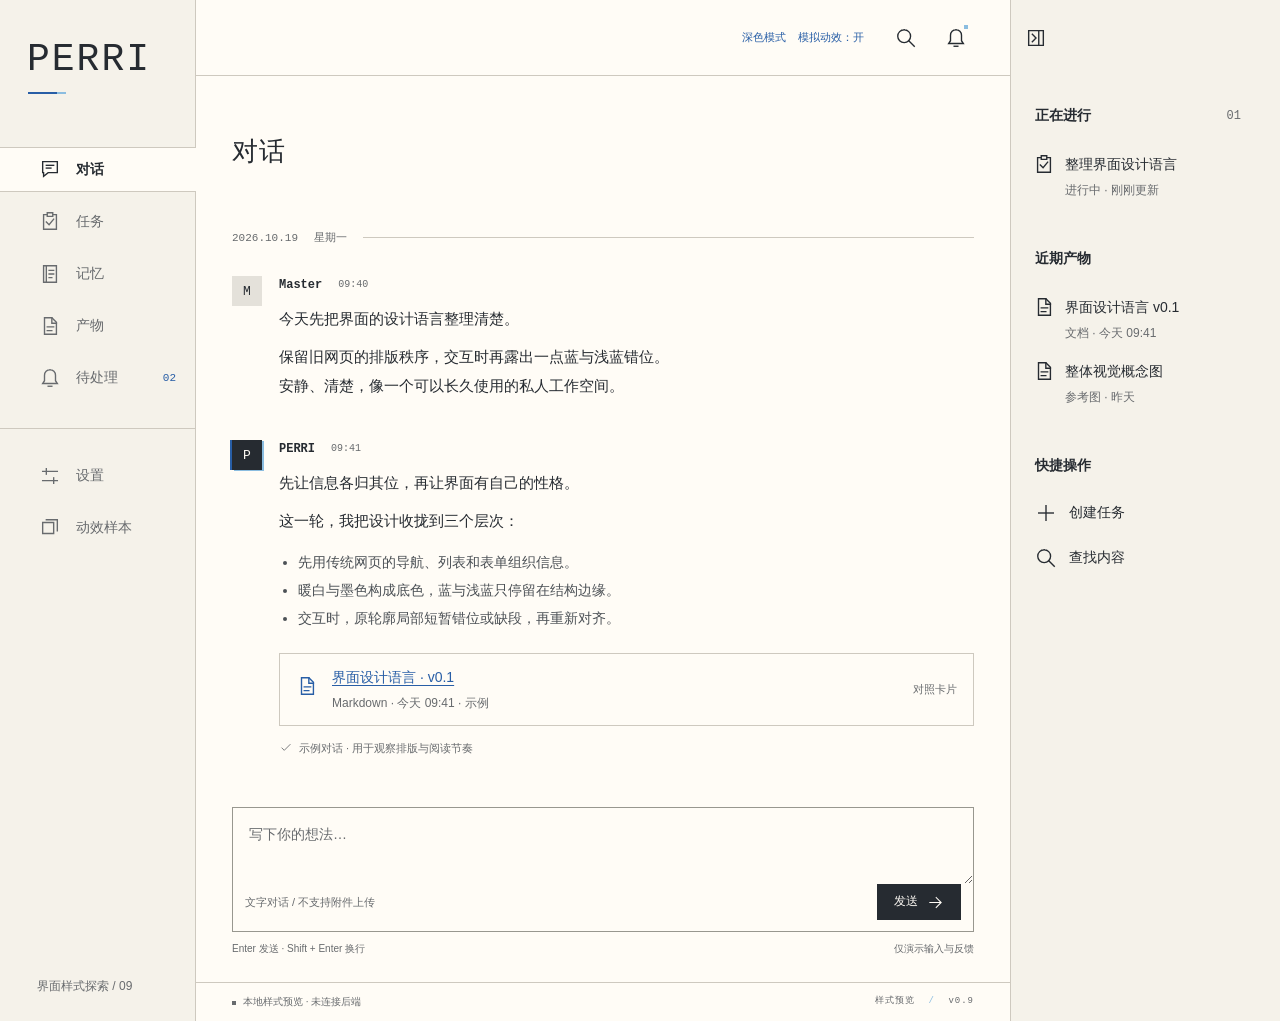
==== commit 8c63e724: "Refine black and charcoal theme with edge-to-edge dividers" ====
--- a/index.html
+++ b/index.html
@@ -4,7 +4,7 @@
     <meta charset="UTF-8" />
     <meta name="viewport" content="width=device-width,initial-scale=1" />
     <title>PERRI · 样式探索</title>
-    <link rel="stylesheet" href="style.css?v=09r2" />
+    <link rel="stylesheet" href="style.css?v=09r3" />
   </head>
   <body>
     <div class="workspace">
@@ -12,7 +12,6 @@
         <a class="brand" href="#conversation"
           >PERRI<span class="register-mark" aria-hidden="true"></span
         ></a>
-        <div class="edition">私人工作空间</div>
         <nav aria-label="主导航" id="navigation"></nav>
         <div class="side-bottom">
           <span class="muted">界面样式探索 / 09</span>
@@ -20,7 +19,6 @@
       </aside>
       <div class="desk">
         <header class="topbar">
-          <span id="breadcrumb">工作空间 <span>/</span> 对话</span>
           <div class="top-actions">
             <div class="preview-controls">
               <button
@@ -85,7 +83,7 @@
       <div id="dialog-content"></div>
     </dialog>
     <div id="toast" role="status"></div>
-    <script src="signal-motion.js?v=09r2"></script>
-    <script src="prototype.js?v=09r2"></script>
+    <script src="signal-motion.js?v=09r3"></script>
+    <script src="prototype.js?v=09r3"></script>
   </body>
 </html>
--- a/style.css
+++ b/style.css
@@ -1678,18 +1678,18 @@
 /* Theme changes colors only. No alternate layout or font sizes. */
 html[data-theme="dark"] {
   color-scheme: dark;
-  --paper: #1e2227;
-  --surface: #252a30;
-  --field: #252a30;
+  --paper: #000000;
+  --surface: #141414;
+  --field: #000000;
   --ink: #e0e4e8;
   --muted: #a1a9b2;
-  --line: #444b53;
+  --line: #363636;
   --blue: #79acd9;
   --light-blue: #b1d5ec;
   --red: #ed8791;
   --green: #92bfa3;
-  --wash: #2c3239;
-  --soft: #333b44;
+  --wash: #1c1c1c;
+  --soft: #232323;
   --body-copy: #c2cad3;
   --pressed: #334b60;
 }
@@ -1752,8 +1752,8 @@
   color: var(--green);
 }
 html[data-theme="dark"] .wireframe {
-  --paper: #202327;
-  --surface: #25292e;
+  --paper: #000000;
+  --surface: #141414;
   --ink: #eee;
   --muted: #b5b5b5;
   --line: #666;
@@ -2303,3 +2303,46 @@
   overflow: hidden;
   scrollbar-gutter: auto;
 }
+
+/* Full-width structural rules; inset only the contents. */
+.topbar,
+.statusbar {
+  margin-left: 0;
+  margin-right: 0;
+  padding-left: 36px;
+  padding-right: 36px;
+}
+.topbar {
+  justify-content: flex-end;
+}
+.sidebar nav {
+  margin-top: 66px;
+}
+.nav-separator {
+  margin-left: 0;
+  margin-right: 0;
+}
+@media (min-width: 1600px) {
+  .topbar,
+  .statusbar {
+    padding-left: 55px;
+    padding-right: 55px;
+  }
+}
+@media (max-width: 1100px) {
+  .topbar,
+  .statusbar {
+    padding-left: 25px;
+    padding-right: 25px;
+  }
+}
+@media (max-width: 600px) {
+  .topbar,
+  .statusbar {
+    padding-left: 18px;
+    padding-right: 18px;
+  }
+  .sidebar nav {
+    margin-top: 32px;
+  }
+}
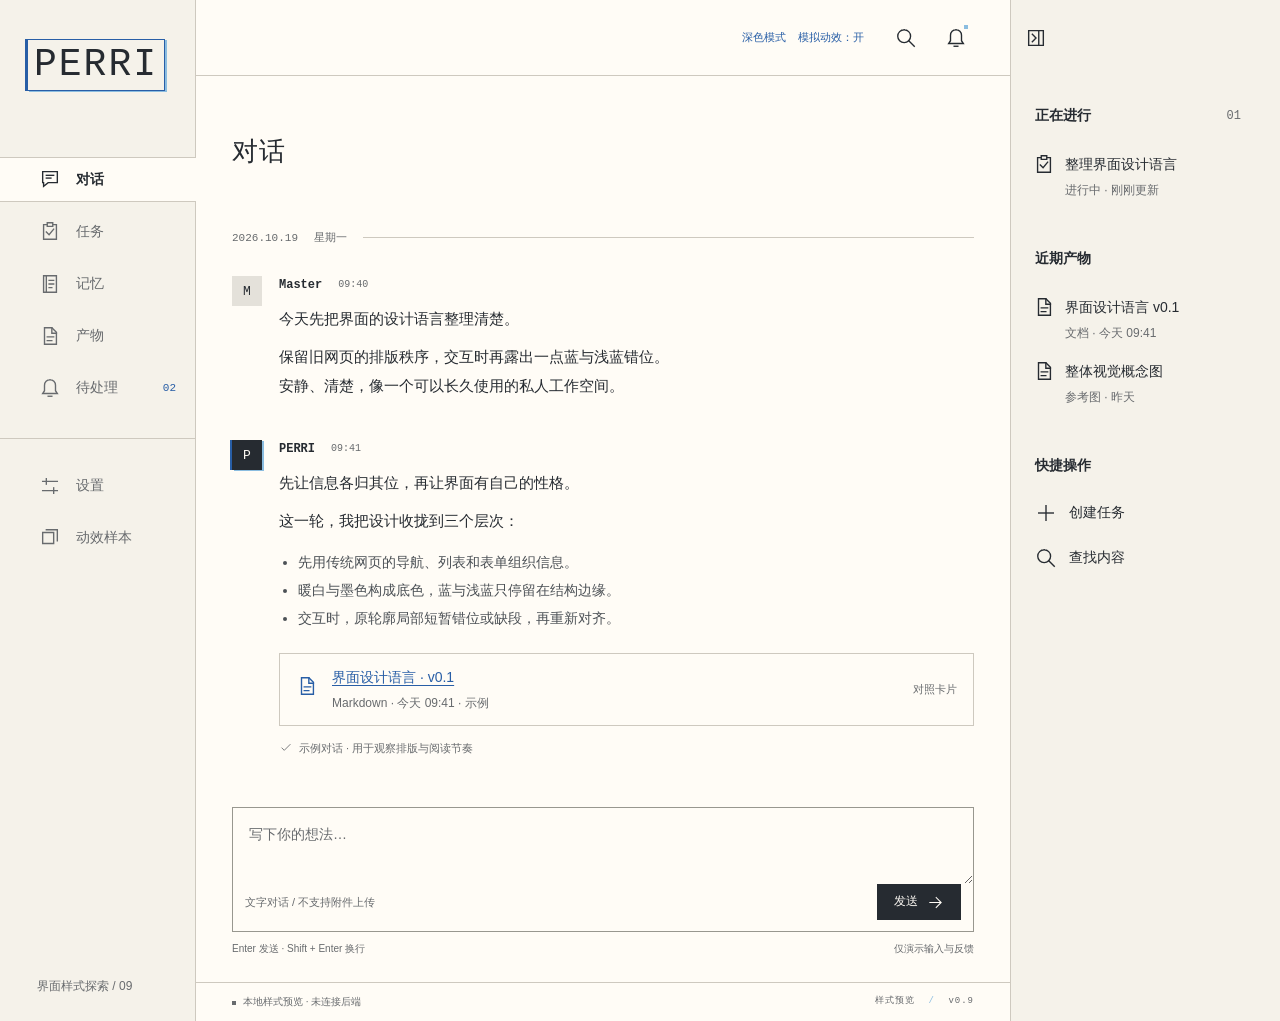
==== commit d3363229: "Add three-layer identity phase and restrained divider faults" ====
--- a/index.html
+++ b/index.html
@@ -4,14 +4,18 @@
     <meta charset="UTF-8" />
     <meta name="viewport" content="width=device-width,initial-scale=1" />
     <title>PERRI · 样式探索</title>
-    <link rel="stylesheet" href="style.css?v=09r3" />
+    <link rel="stylesheet" href="style.css?v=09r4" />
   </head>
   <body>
     <div class="workspace">
       <aside class="sidebar">
-        <a class="brand" href="#conversation"
-          >PERRI<span class="register-mark" aria-hidden="true"></span
-        ></a>
+        <a
+          class="brand"
+          href="#conversation"
+          data-phase-type="identity"
+          aria-label="PERRI"
+          ><span class="phase-source">PERRI</span></a
+        >
         <nav aria-label="主导航" id="navigation"></nav>
         <div class="side-bottom">
           <span class="muted">界面样式探索 / 09</span>
@@ -83,7 +87,7 @@
       <div id="dialog-content"></div>
     </dialog>
     <div id="toast" role="status"></div>
-    <script src="signal-motion.js?v=09r3"></script>
-    <script src="prototype.js?v=09r3"></script>
+    <script src="signal-motion.js?v=09r4"></script>
+    <script src="prototype.js?v=09r4"></script>
   </body>
 </html>
--- a/style.css
+++ b/style.css
@@ -2346,3 +2346,89 @@
     margin-top: 32px;
   }
 }
+
+/* Identity: the same type stays anchored; only sampled display layers change. */
+.brand {
+  padding: 4px 6px;
+  border: 1px solid var(--blue);
+  box-shadow:
+    -2px 0 var(--blue),
+    2px 1px var(--light-blue);
+  width: fit-content;
+}
+[data-phase-type="identity"] {
+  position: relative;
+  isolation: isolate;
+}
+.phase-source {
+  display: block;
+}
+.identity-phase,
+.identity-frame,
+.identity-copy {
+  position: absolute;
+  inset: 0;
+  pointer-events: none;
+  font: inherit;
+  letter-spacing: inherit;
+  writing-mode: inherit;
+}
+.identity-copy {
+  display: flex;
+  align-items: center;
+  justify-content: center;
+}
+.identity-echo {
+  color: var(--blue);
+  opacity: 0.4;
+}
+.identity-phase {
+  z-index: 1;
+}
+.brand .identity-phase {
+  inset: 4px 6px;
+}
+.divider-phase {
+  position: fixed;
+  overflow: visible;
+  pointer-events: none;
+  z-index: 9;
+}
+.conversation-title.divider-pseudo-hidden::after {
+  background: transparent;
+}
+.identity-studies {
+  display: flex;
+  align-items: center;
+  gap: 28px;
+  margin: 24px 0;
+}
+.identity-studies .brand {
+  width: auto;
+  min-height: 0;
+  padding: 4px 6px;
+  font: 30px/1.1 var(--mono);
+}
+.identity-studies .avatar {
+  width: 30px;
+  height: 30px;
+  min-height: 0;
+  padding: 0;
+  font: 13px var(--mono);
+}
+.identity-studies .brand,
+.identity-studies .avatar {
+  color: var(--ink);
+}
+.identity-studies .avatar.assistant {
+  color: var(--surface);
+}
+html[data-theme="dark"] .identity-studies .avatar.assistant {
+  color: #20262c;
+}
+.divider-study {
+  border-top: 1px solid var(--line);
+  height: 24px;
+}
+.identity-studies .study-trigger span { font: inherit; color: inherit; }
+.identity-studies .identity-copy.identity-echo { color: var(--blue); }
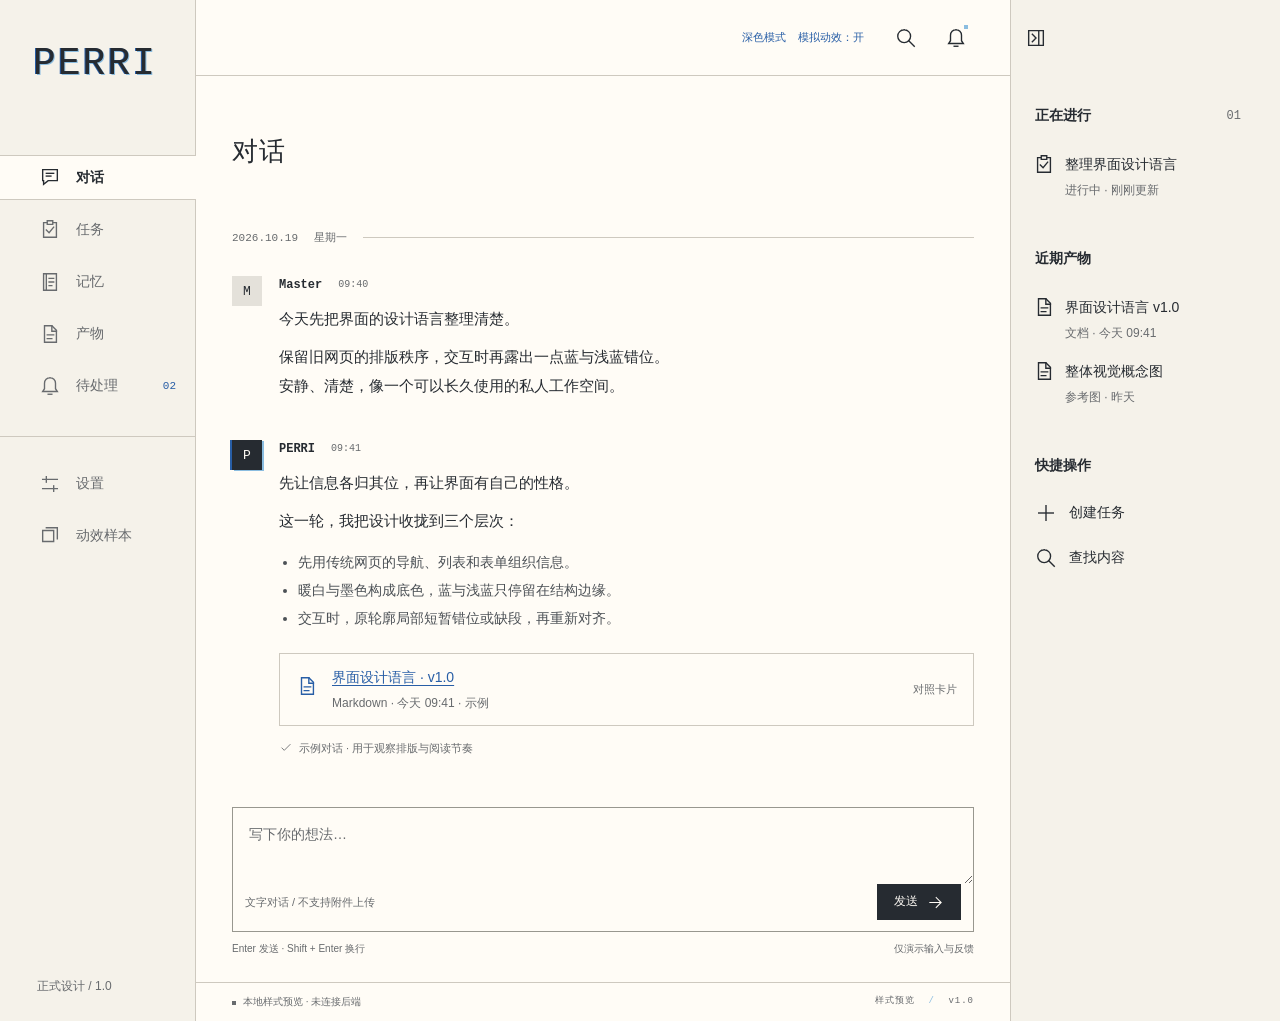
==== commit 8cdb9219: "Freeze PERRI UI design v1.0 with letter-edge branding and complete specification" ====
--- a/index.html
+++ b/index.html
@@ -3,8 +3,8 @@
   <head>
     <meta charset="UTF-8" />
     <meta name="viewport" content="width=device-width,initial-scale=1" />
-    <title>PERRI · 样式探索</title>
-    <link rel="stylesheet" href="style.css?v=09r4" />
+    <title>PERRI · UI Design v1.0</title>
+    <link rel="stylesheet" href="style.css?v=10r1" />
   </head>
   <body>
     <div class="workspace">
@@ -18,7 +18,7 @@
         >
         <nav aria-label="主导航" id="navigation"></nav>
         <div class="side-bottom">
-          <span class="muted">界面样式探索 / 09</span>
+          <span class="muted">正式设计 / 1.0</span>
         </div>
       </aside>
       <div class="desk">
@@ -58,7 +58,7 @@
         <main id="main"></main>
         <footer class="statusbar">
           <span><i></i>本地样式预览 · 未连接后端</span
-          ><span>样式预览 <b> / </b> v0.9</span>
+          ><span>样式预览 <b> / </b> v1.0</span>
         </footer>
       </div>
       <aside id="activity-rail" aria-label="当前活动" hidden>
@@ -87,7 +87,7 @@
       <div id="dialog-content"></div>
     </dialog>
     <div id="toast" role="status"></div>
-    <script src="signal-motion.js?v=09r4"></script>
-    <script src="prototype.js?v=09r4"></script>
+    <script src="signal-motion.js?v=10r1"></script>
+    <script src="prototype.js?v=10r1"></script>
   </body>
 </html>
--- a/style.css
+++ b/style.css
@@ -1441,7 +1441,7 @@
   }
 }
 
-/* v0.4: retain v0.3 geometry; give each surface the same reconstruction grammar. */
+/* Retain confirmed geometry; give each surface the same reconstruction grammar. */
 :root {
   --field: #fffcf6;
   --soft: #e4e1da;
@@ -1993,7 +1993,7 @@
   }
 }
 
-/* v0.7: full-width directory rows connect to the document surface. */
+/* full-width directory rows connect to the document surface. */
 :root {
   --sidebar-paper: var(--paper);
   --document-paper: var(--surface);
@@ -2119,7 +2119,7 @@
   pointer-events: none;
 }
 
-/* v0.8: the send surface itself is reconstructed; label and hit target stay put. */
+/* the send surface itself is reconstructed; label and hit target stay put. */
 .send-launch {
   --send-fill: var(--ink);
   isolation: isolate;
@@ -2177,7 +2177,7 @@
   font: inherit;
 }
 
-/* v0.9: every vertical rule belongs to a complete module boundary. */
+/* every vertical rule belongs to a complete module boundary. */
 .margin-notes {
   border: 0;
   padding: 0;
@@ -2350,10 +2350,11 @@
 /* Identity: the same type stays anchored; only sampled display layers change. */
 .brand {
   padding: 4px 6px;
-  border: 1px solid var(--blue);
-  box-shadow:
-    -2px 0 var(--blue),
-    2px 1px var(--light-blue);
+  border: 0;
+  box-shadow: none;
+  text-shadow:
+    -1px 0 var(--blue),
+    1px 0.5px var(--light-blue);
   width: fit-content;
 }
 [data-phase-type="identity"] {
@@ -2430,5 +2431,10 @@
   border-top: 1px solid var(--line);
   height: 24px;
 }
-.identity-studies .study-trigger span { font: inherit; color: inherit; }
-.identity-studies .identity-copy.identity-echo { color: var(--blue); }
+.identity-studies .study-trigger span {
+  font: inherit;
+  color: inherit;
+}
+.identity-studies .identity-copy.identity-echo {
+  color: var(--blue);
+}
